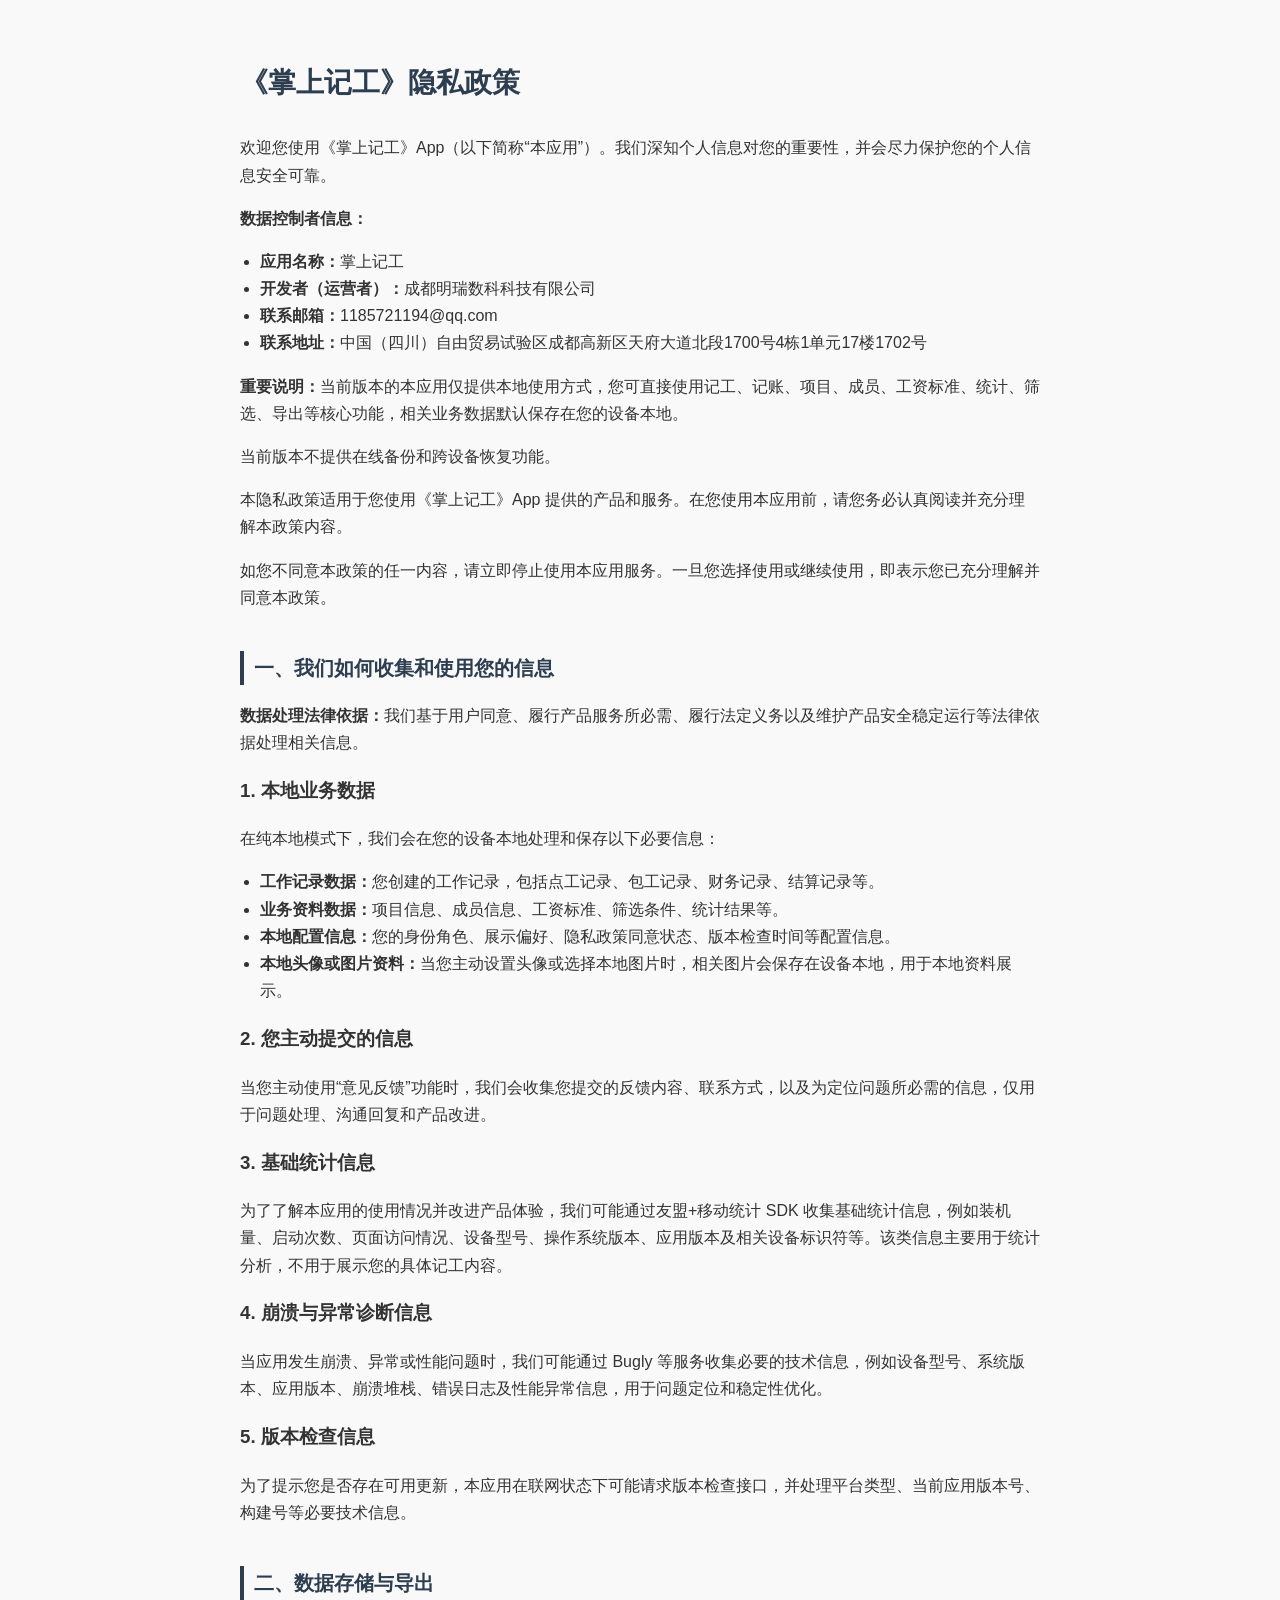
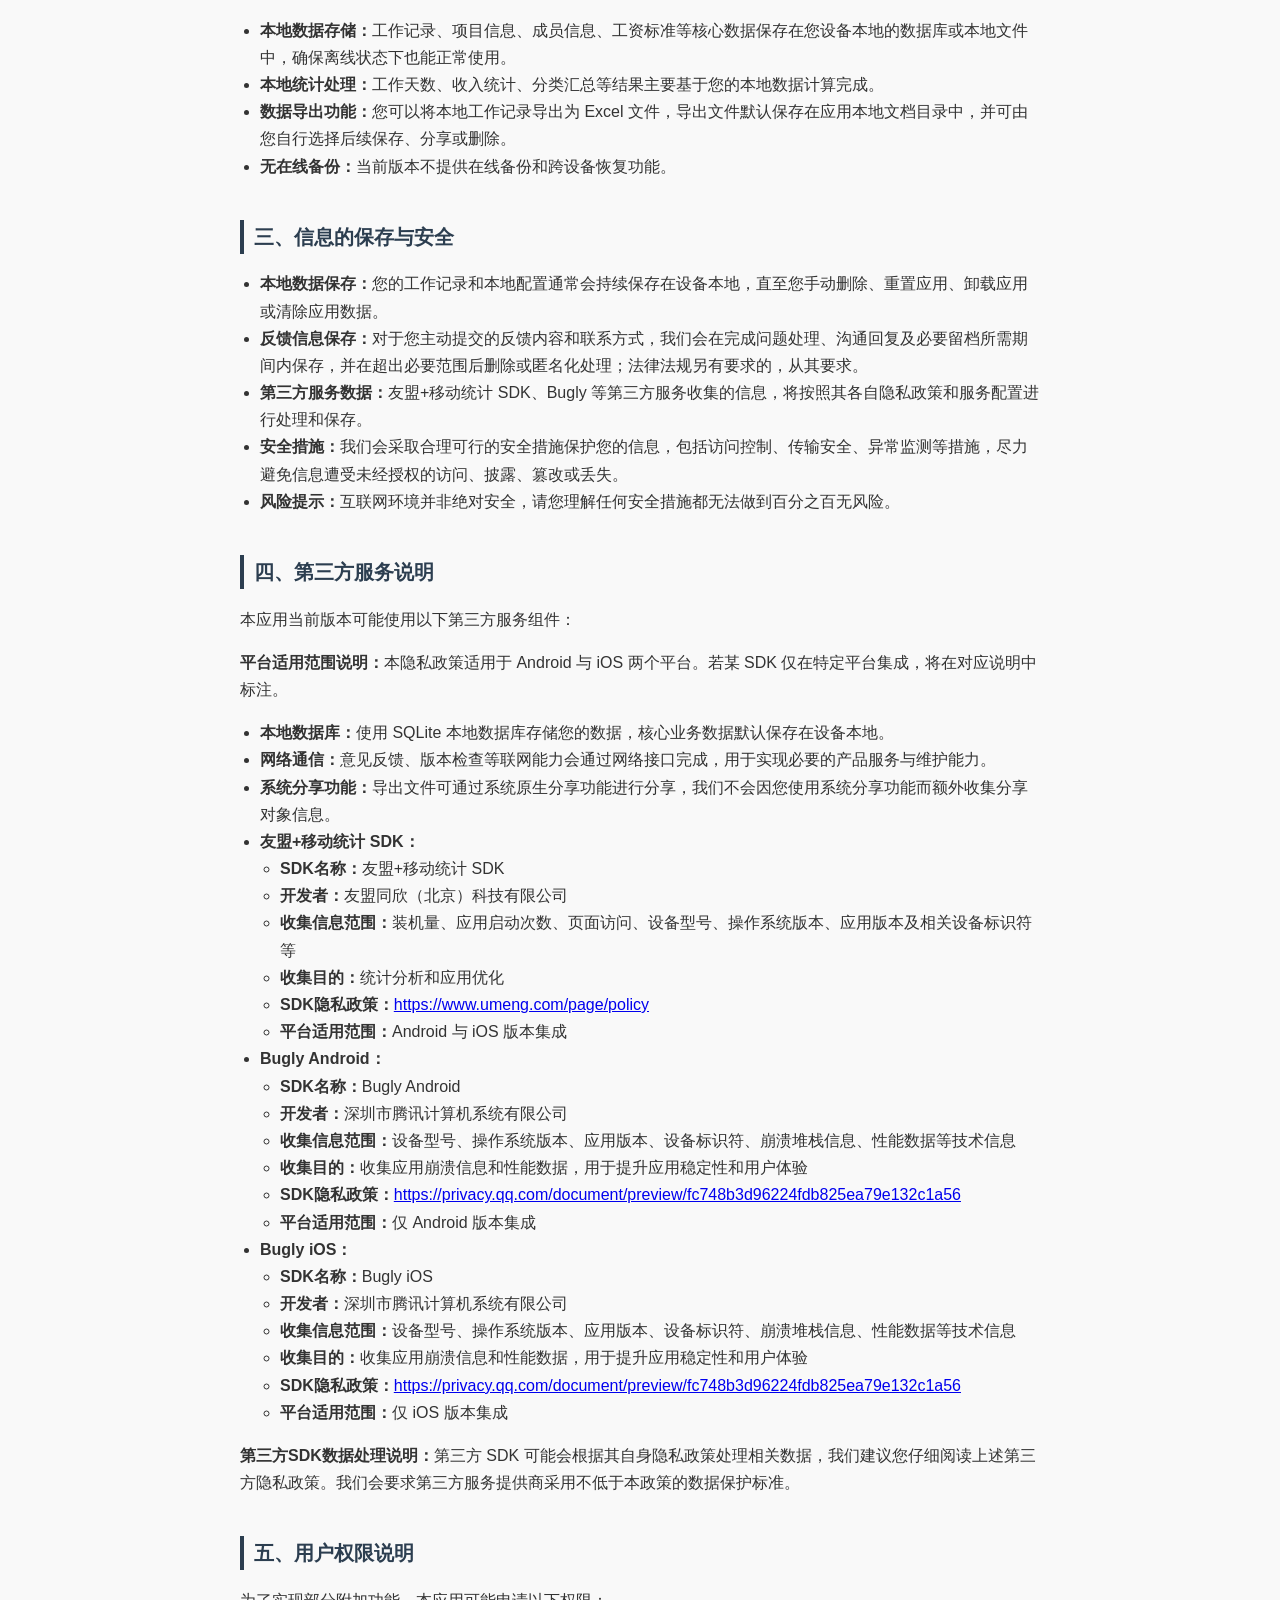
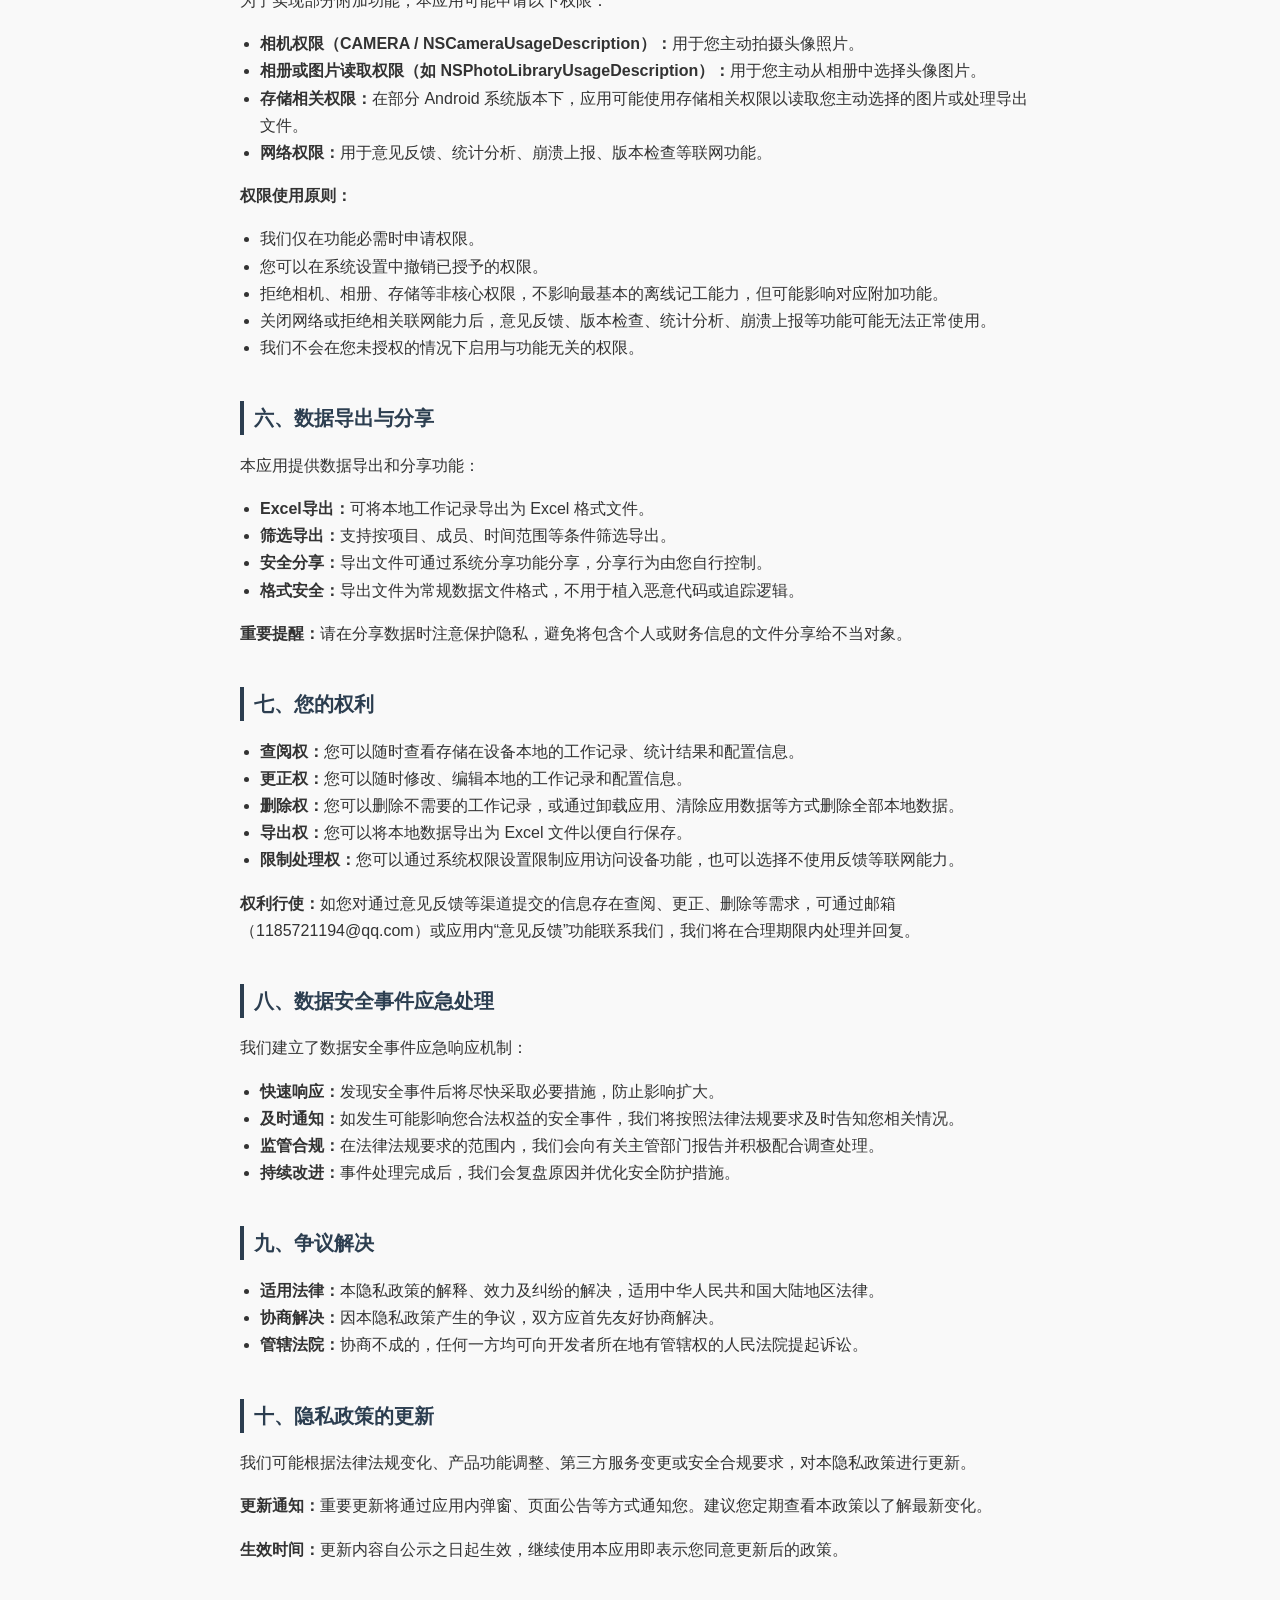
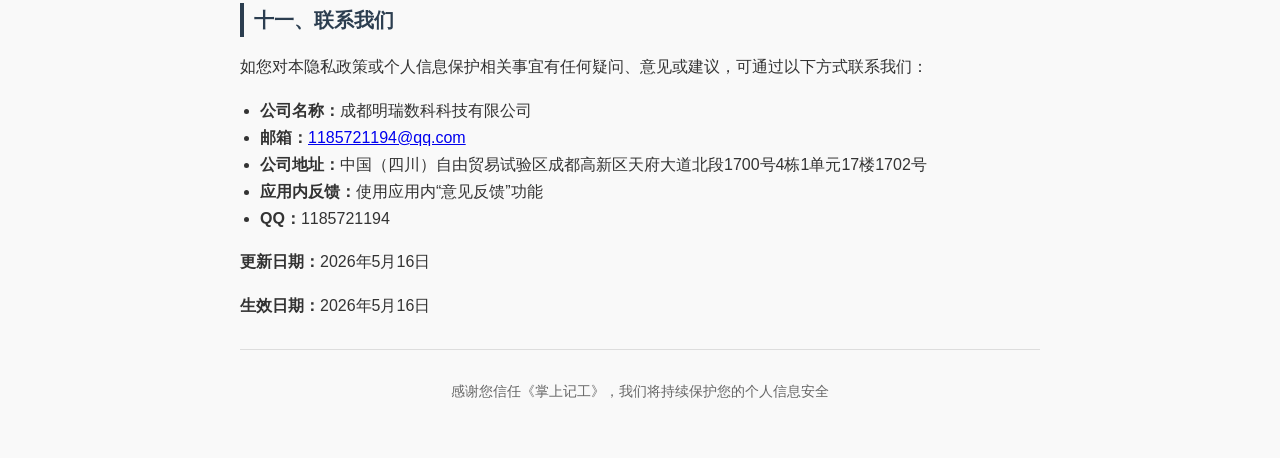
==== site/privacy.html @ 4dfc7b1b "Publish site Publish site" ====
<!DOCTYPE html>
<html lang="zh-CN">
<head>
  <meta charset="UTF-8" />
  <meta name="viewport" content="width=device-width, initial-scale=1.0" />
  <title>《掌上记工》隐私政策</title>
  <style>
    body {
      font-family: "Helvetica Neue", Arial, sans-serif;
      max-width: 800px;
      margin: 0 auto;
      padding: 40px 20px;
      line-height: 1.7;
      background-color: #f9f9f9;
      color: #333;
    }
    h1, h2 {
      color: #2c3e50;
    }
    h1 {
      font-size: 28px;
      margin-bottom: 1em;
    }
    h2 {
      font-size: 20px;
      margin-top: 2em;
      border-left: 4px solid #2c3e50;
      padding-left: 10px;
    }
    p, li {
      font-size: 16px;
    }
    ul {
      padding-left: 20px;
    }
  </style>
</head>
<body>
  <h1>《掌上记工》隐私政策</h1>

  <p>欢迎您使用《掌上记工》App（以下简称“本应用”）。我们深知个人信息对您的重要性，并会尽力保护您的个人信息安全可靠。</p>

  <p><strong>数据控制者信息：</strong></p>
  <ul>
    <li><strong>应用名称：</strong>掌上记工</li>
    <li><strong>开发者（运营者）：</strong>成都明瑞数科科技有限公司</li>
    <li><strong>联系邮箱：</strong>1185721194@qq.com</li>
    <li><strong>联系地址：</strong>中国（四川）自由贸易试验区成都高新区天府大道北段1700号4栋1单元17楼1702号</li>
  </ul>

  <p><strong>重要说明：</strong>当前版本的本应用仅提供本地使用方式，您可直接使用记工、记账、项目、成员、工资标准、统计、筛选、导出等核心功能，相关业务数据默认保存在您的设备本地。</p>
  <p>当前版本不提供在线备份和跨设备恢复功能。</p>
  <p>本隐私政策适用于您使用《掌上记工》App 提供的产品和服务。在您使用本应用前，请您务必认真阅读并充分理解本政策内容。</p>

  <p>如您不同意本政策的任一内容，请立即停止使用本应用服务。一旦您选择使用或继续使用，即表示您已充分理解并同意本政策。</p>

  <h2>一、我们如何收集和使用您的信息</h2>
  <p><strong>数据处理法律依据：</strong>我们基于用户同意、履行产品服务所必需、履行法定义务以及维护产品安全稳定运行等法律依据处理相关信息。</p>

  <h3>1. 本地业务数据</h3>
  <p>在纯本地模式下，我们会在您的设备本地处理和保存以下必要信息：</p>
  <ul>
    <li><strong>工作记录数据：</strong>您创建的工作记录，包括点工记录、包工记录、财务记录、结算记录等。</li>
    <li><strong>业务资料数据：</strong>项目信息、成员信息、工资标准、筛选条件、统计结果等。</li>
    <li><strong>本地配置信息：</strong>您的身份角色、展示偏好、隐私政策同意状态、版本检查时间等配置信息。</li>
    <li><strong>本地头像或图片资料：</strong>当您主动设置头像或选择本地图片时，相关图片会保存在设备本地，用于本地资料展示。</li>
  </ul>

  <h3>2. 您主动提交的信息</h3>
  <p>当您主动使用“意见反馈”功能时，我们会收集您提交的反馈内容、联系方式，以及为定位问题所必需的信息，仅用于问题处理、沟通回复和产品改进。</p>

  <h3>3. 基础统计信息</h3>
  <p>为了了解本应用的使用情况并改进产品体验，我们可能通过友盟+移动统计 SDK 收集基础统计信息，例如装机量、启动次数、页面访问情况、设备型号、操作系统版本、应用版本及相关设备标识符等。该类信息主要用于统计分析，不用于展示您的具体记工内容。</p>

  <h3>4. 崩溃与异常诊断信息</h3>
  <p>当应用发生崩溃、异常或性能问题时，我们可能通过 Bugly 等服务收集必要的技术信息，例如设备型号、系统版本、应用版本、崩溃堆栈、错误日志及性能异常信息，用于问题定位和稳定性优化。</p>

  <h3>5. 版本检查信息</h3>
  <p>为了提示您是否存在可用更新，本应用在联网状态下可能请求版本检查接口，并处理平台类型、当前应用版本号、构建号等必要技术信息。</p>

  <h2>二、数据存储与导出</h2>
  <ul>
    <li><strong>本地数据存储：</strong>工作记录、项目信息、成员信息、工资标准等核心数据保存在您设备本地的数据库或本地文件中，确保离线状态下也能正常使用。</li>
    <li><strong>本地统计处理：</strong>工作天数、收入统计、分类汇总等结果主要基于您的本地数据计算完成。</li>
    <li><strong>数据导出功能：</strong>您可以将本地工作记录导出为 Excel 文件，导出文件默认保存在应用本地文档目录中，并可由您自行选择后续保存、分享或删除。</li>
    <li><strong>无在线备份：</strong>当前版本不提供在线备份和跨设备恢复功能。</li>
  </ul>

  <h2>三、信息的保存与安全</h2>
  <ul>
    <li><strong>本地数据保存：</strong>您的工作记录和本地配置通常会持续保存在设备本地，直至您手动删除、重置应用、卸载应用或清除应用数据。</li>
    <li><strong>反馈信息保存：</strong>对于您主动提交的反馈内容和联系方式，我们会在完成问题处理、沟通回复及必要留档所需期间内保存，并在超出必要范围后删除或匿名化处理；法律法规另有要求的，从其要求。</li>
    <li><strong>第三方服务数据：</strong>友盟+移动统计 SDK、Bugly 等第三方服务收集的信息，将按照其各自隐私政策和服务配置进行处理和保存。</li>
    <li><strong>安全措施：</strong>我们会采取合理可行的安全措施保护您的信息，包括访问控制、传输安全、异常监测等措施，尽力避免信息遭受未经授权的访问、披露、篡改或丢失。</li>
    <li><strong>风险提示：</strong>互联网环境并非绝对安全，请您理解任何安全措施都无法做到百分之百无风险。</li>
  </ul>

  <h2>四、第三方服务说明</h2>
  <p>本应用当前版本可能使用以下第三方服务组件：</p>
  <p><strong>平台适用范围说明：</strong>本隐私政策适用于 Android 与 iOS 两个平台。若某 SDK 仅在特定平台集成，将在对应说明中标注。</p>
  <ul>
    <li><strong>本地数据库：</strong>使用 SQLite 本地数据库存储您的数据，核心业务数据默认保存在设备本地。</li>
    <li><strong>网络通信：</strong>意见反馈、版本检查等联网能力会通过网络接口完成，用于实现必要的产品服务与维护能力。</li>
    <li><strong>系统分享功能：</strong>导出文件可通过系统原生分享功能进行分享，我们不会因您使用系统分享功能而额外收集分享对象信息。</li>
    <li><strong>友盟+移动统计 SDK：</strong>
      <ul>
        <li><strong>SDK名称：</strong>友盟+移动统计 SDK</li>
        <li><strong>开发者：</strong>友盟同欣（北京）科技有限公司</li>
        <li><strong>收集信息范围：</strong>装机量、应用启动次数、页面访问、设备型号、操作系统版本、应用版本及相关设备标识符等</li>
        <li><strong>收集目的：</strong>统计分析和应用优化</li>
        <li><strong>SDK隐私政策：</strong><a href="https://www.umeng.com/page/policy" target="_blank" rel="noopener noreferrer">https://www.umeng.com/page/policy</a></li>
        <li><strong>平台适用范围：</strong>Android 与 iOS 版本集成</li>
      </ul>
    </li>
    <li><strong>Bugly Android：</strong>
      <ul>
        <li><strong>SDK名称：</strong>Bugly Android</li>
        <li><strong>开发者：</strong>深圳市腾讯计算机系统有限公司</li>
        <li><strong>收集信息范围：</strong>设备型号、操作系统版本、应用版本、设备标识符、崩溃堆栈信息、性能数据等技术信息</li>
        <li><strong>收集目的：</strong>收集应用崩溃信息和性能数据，用于提升应用稳定性和用户体验</li>
        <li><strong>SDK隐私政策：</strong><a href="https://privacy.qq.com/document/preview/fc748b3d96224fdb825ea79e132c1a56" target="_blank" rel="noopener noreferrer">https://privacy.qq.com/document/preview/fc748b3d96224fdb825ea79e132c1a56</a></li>
        <li><strong>平台适用范围：</strong>仅 Android 版本集成</li>
      </ul>
    </li>
    <li><strong>Bugly iOS：</strong>
      <ul>
        <li><strong>SDK名称：</strong>Bugly iOS</li>
        <li><strong>开发者：</strong>深圳市腾讯计算机系统有限公司</li>
        <li><strong>收集信息范围：</strong>设备型号、操作系统版本、应用版本、设备标识符、崩溃堆栈信息、性能数据等技术信息</li>
        <li><strong>收集目的：</strong>收集应用崩溃信息和性能数据，用于提升应用稳定性和用户体验</li>
        <li><strong>SDK隐私政策：</strong><a href="https://privacy.qq.com/document/preview/fc748b3d96224fdb825ea79e132c1a56" target="_blank" rel="noopener noreferrer">https://privacy.qq.com/document/preview/fc748b3d96224fdb825ea79e132c1a56</a></li>
        <li><strong>平台适用范围：</strong>仅 iOS 版本集成</li>
      </ul>
    </li>
  </ul>
  <p><strong>第三方SDK数据处理说明：</strong>第三方 SDK 可能会根据其自身隐私政策处理相关数据，我们建议您仔细阅读上述第三方隐私政策。我们会要求第三方服务提供商采用不低于本政策的数据保护标准。</p>

  <h2>五、用户权限说明</h2>
  <p>为了实现部分附加功能，本应用可能申请以下权限：</p>
  <ul>
    <li><strong>相机权限（CAMERA / NSCameraUsageDescription）：</strong>用于您主动拍摄头像照片。</li>
    <li><strong>相册或图片读取权限（如 NSPhotoLibraryUsageDescription）：</strong>用于您主动从相册中选择头像图片。</li>
    <li><strong>存储相关权限：</strong>在部分 Android 系统版本下，应用可能使用存储相关权限以读取您主动选择的图片或处理导出文件。</li>
    <li><strong>网络权限：</strong>用于意见反馈、统计分析、崩溃上报、版本检查等联网功能。</li>
  </ul>
  <p><strong>权限使用原则：</strong></p>
  <ul>
    <li>我们仅在功能必需时申请权限。</li>
    <li>您可以在系统设置中撤销已授予的权限。</li>
    <li>拒绝相机、相册、存储等非核心权限，不影响最基本的离线记工能力，但可能影响对应附加功能。</li>
    <li>关闭网络或拒绝相关联网能力后，意见反馈、版本检查、统计分析、崩溃上报等功能可能无法正常使用。</li>
    <li>我们不会在您未授权的情况下启用与功能无关的权限。</li>
  </ul>

  <h2>六、数据导出与分享</h2>
  <p>本应用提供数据导出和分享功能：</p>
  <ul>
    <li><strong>Excel导出：</strong>可将本地工作记录导出为 Excel 格式文件。</li>
    <li><strong>筛选导出：</strong>支持按项目、成员、时间范围等条件筛选导出。</li>
    <li><strong>安全分享：</strong>导出文件可通过系统分享功能分享，分享行为由您自行控制。</li>
    <li><strong>格式安全：</strong>导出文件为常规数据文件格式，不用于植入恶意代码或追踪逻辑。</li>
  </ul>
  <p><strong>重要提醒：</strong>请在分享数据时注意保护隐私，避免将包含个人或财务信息的文件分享给不当对象。</p>

  <h2>七、您的权利</h2>
  <ul>
    <li><strong>查阅权：</strong>您可以随时查看存储在设备本地的工作记录、统计结果和配置信息。</li>
    <li><strong>更正权：</strong>您可以随时修改、编辑本地的工作记录和配置信息。</li>
    <li><strong>删除权：</strong>您可以删除不需要的工作记录，或通过卸载应用、清除应用数据等方式删除全部本地数据。</li>
    <li><strong>导出权：</strong>您可以将本地数据导出为 Excel 文件以便自行保存。</li>
    <li><strong>限制处理权：</strong>您可以通过系统权限设置限制应用访问设备功能，也可以选择不使用反馈等联网能力。</li>
  </ul>
  <p><strong>权利行使：</strong>如您对通过意见反馈等渠道提交的信息存在查阅、更正、删除等需求，可通过邮箱（1185721194@qq.com）或应用内“意见反馈”功能联系我们，我们将在合理期限内处理并回复。</p>

  <h2>八、数据安全事件应急处理</h2>
  <p>我们建立了数据安全事件应急响应机制：</p>
  <ul>
    <li><strong>快速响应：</strong>发现安全事件后将尽快采取必要措施，防止影响扩大。</li>
    <li><strong>及时通知：</strong>如发生可能影响您合法权益的安全事件，我们将按照法律法规要求及时告知您相关情况。</li>
    <li><strong>监管合规：</strong>在法律法规要求的范围内，我们会向有关主管部门报告并积极配合调查处理。</li>
    <li><strong>持续改进：</strong>事件处理完成后，我们会复盘原因并优化安全防护措施。</li>
  </ul>

  <h2>九、争议解决</h2>
  <ul>
    <li><strong>适用法律：</strong>本隐私政策的解释、效力及纠纷的解决，适用中华人民共和国大陆地区法律。</li>
    <li><strong>协商解决：</strong>因本隐私政策产生的争议，双方应首先友好协商解决。</li>
    <li><strong>管辖法院：</strong>协商不成的，任何一方均可向开发者所在地有管辖权的人民法院提起诉讼。</li>
  </ul>

  <h2>十、隐私政策的更新</h2>
  <p>我们可能根据法律法规变化、产品功能调整、第三方服务变更或安全合规要求，对本隐私政策进行更新。</p>
  <p><strong>更新通知：</strong>重要更新将通过应用内弹窗、页面公告等方式通知您。建议您定期查看本政策以了解最新变化。</p>
  <p><strong>生效时间：</strong>更新内容自公示之日起生效，继续使用本应用即表示您同意更新后的政策。</p>

  <h2>十一、联系我们</h2>
  <p>如您对本隐私政策或个人信息保护相关事宜有任何疑问、意见或建议，可通过以下方式联系我们：</p>
  <ul>
    <li><strong>公司名称：</strong>成都明瑞数科科技有限公司</li>
    <li><strong>邮箱：</strong><a href="mailto:1185721194@qq.com">1185721194@qq.com</a></li>
    <li><strong>公司地址：</strong>中国（四川）自由贸易试验区成都高新区天府大道北段1700号4栋1单元17楼1702号</li>
    <li><strong>应用内反馈：</strong>使用应用内“意见反馈”功能</li>
    <li><strong>QQ：</strong>1185721194</li>
  </ul>

  <p><strong>更新日期：</strong>2026年5月16日</p>
  <p><strong>生效日期：</strong>2026年5月16日</p>

  <hr style="margin: 30px 0; border: none; border-top: 1px solid #ddd;">
  <p style="text-align: center; color: #666; font-size: 14px;">感谢您信任《掌上记工》，我们将持续保护您的个人信息安全</p>
</body>
</html>
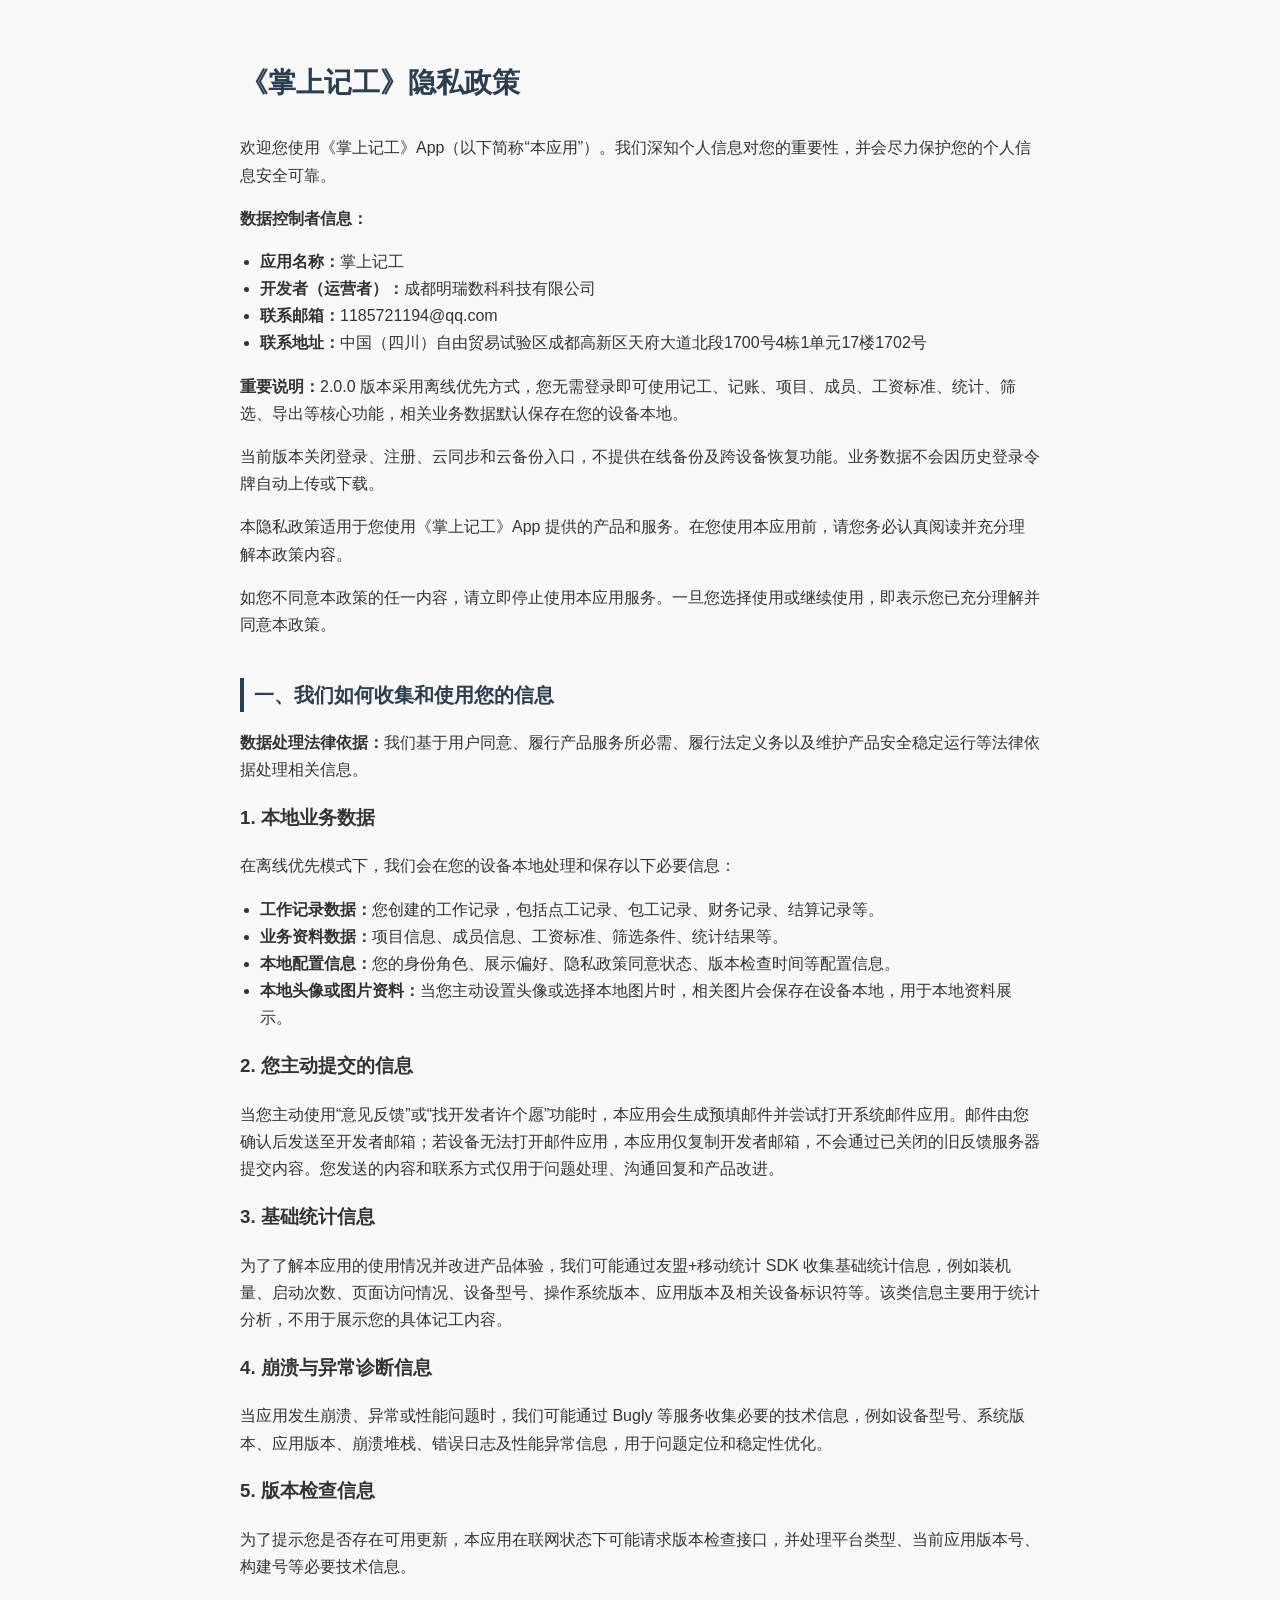
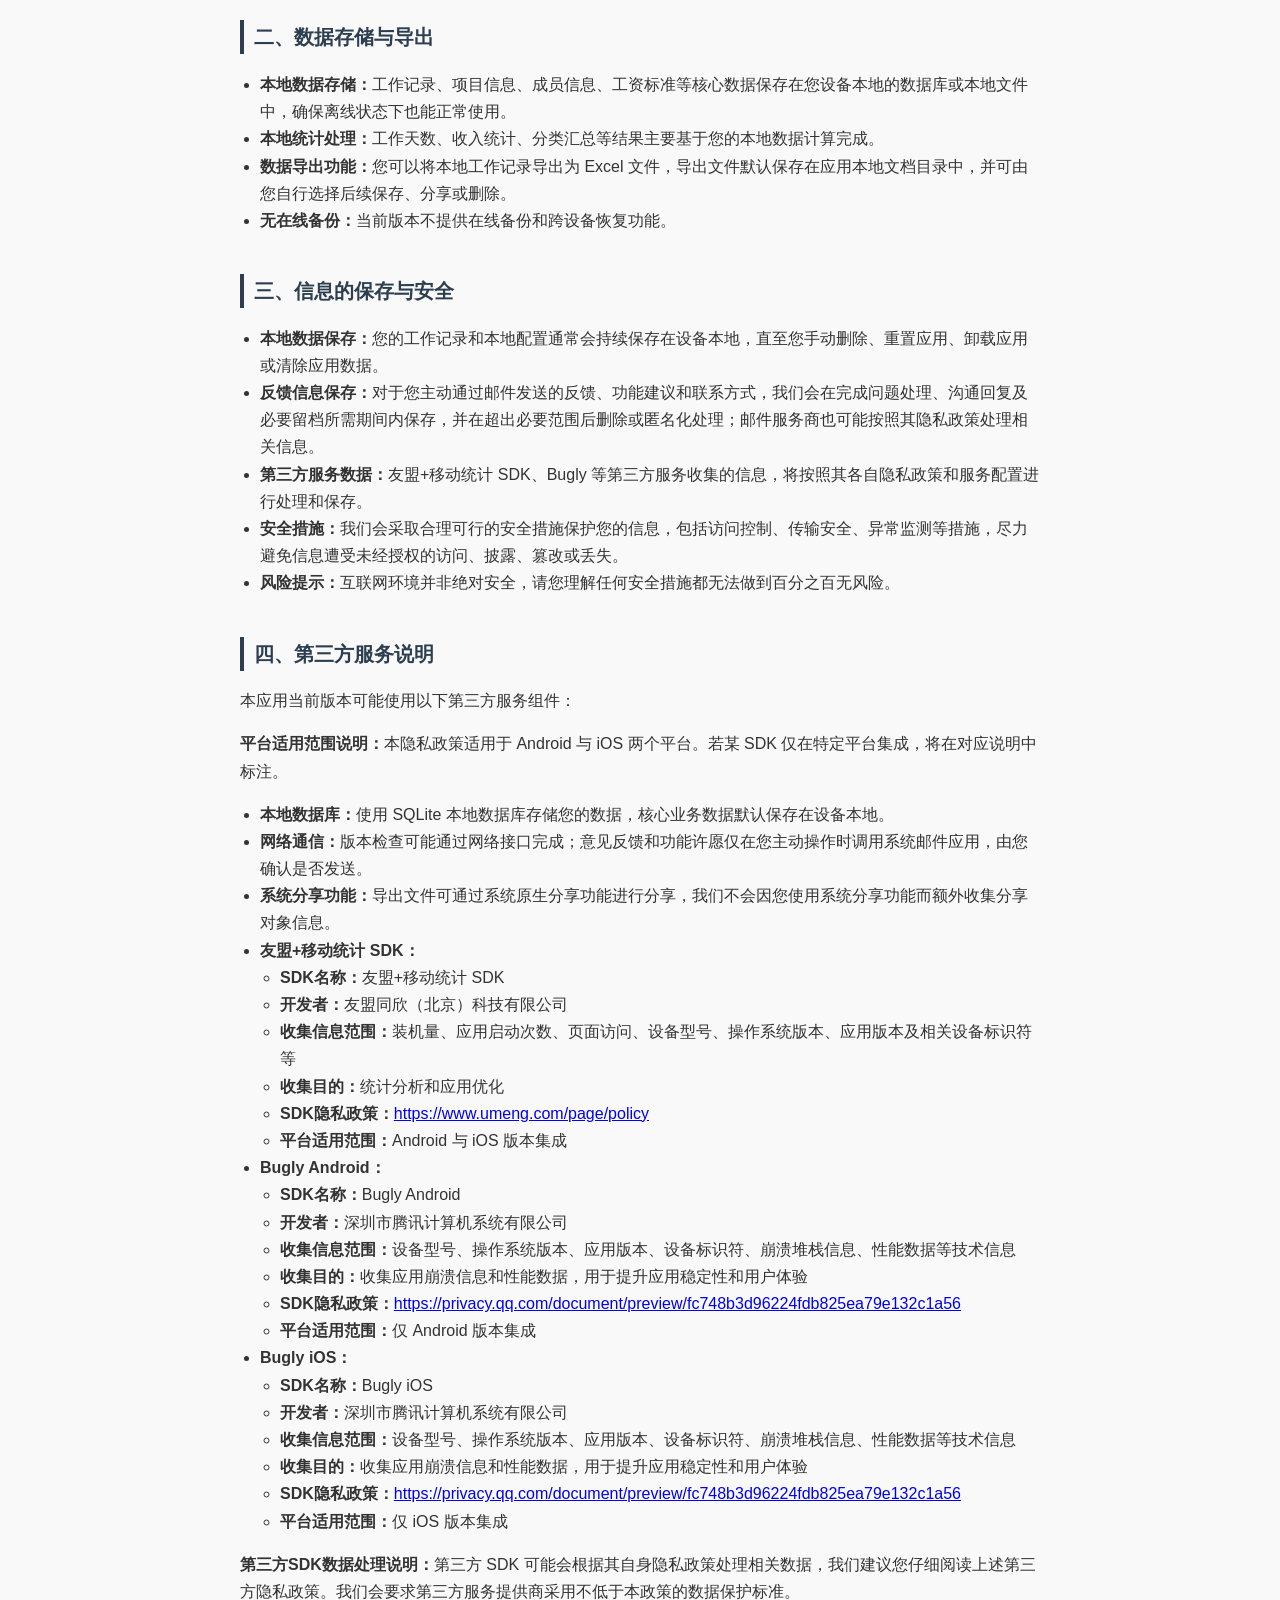
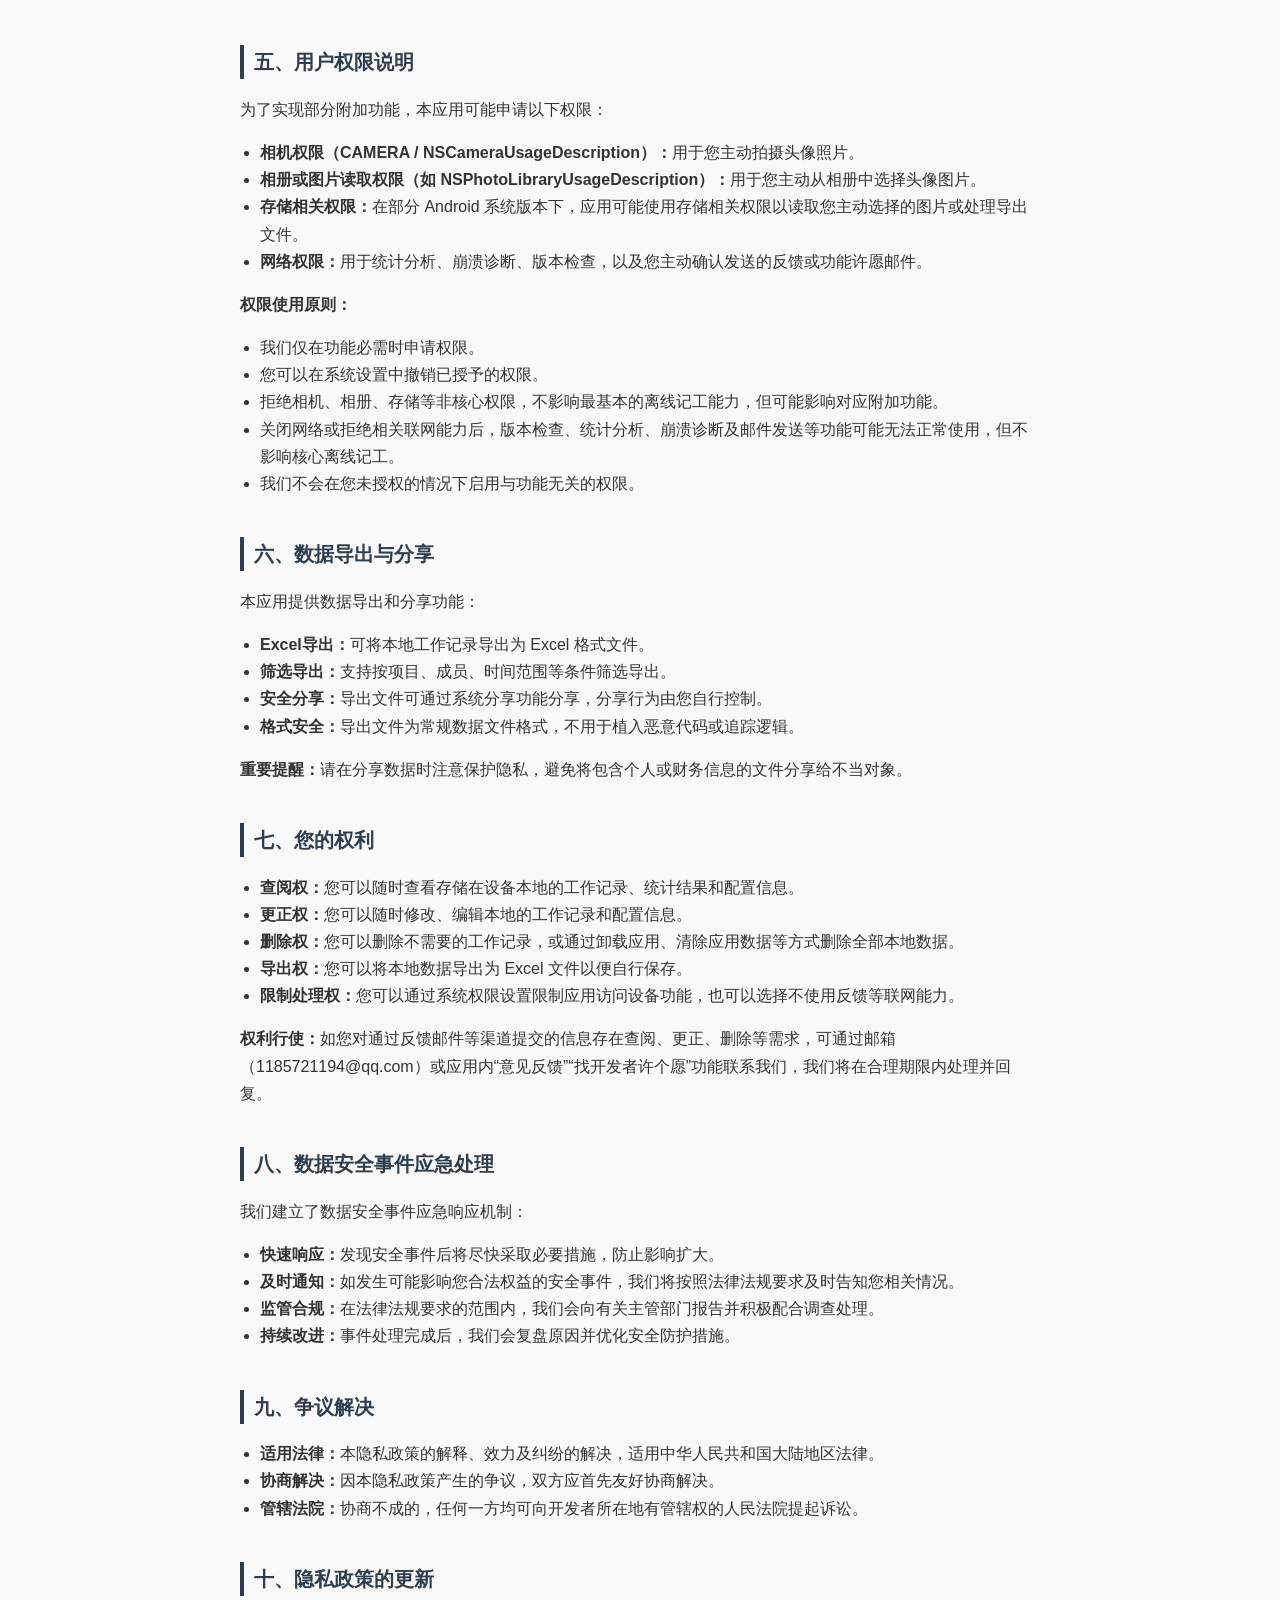
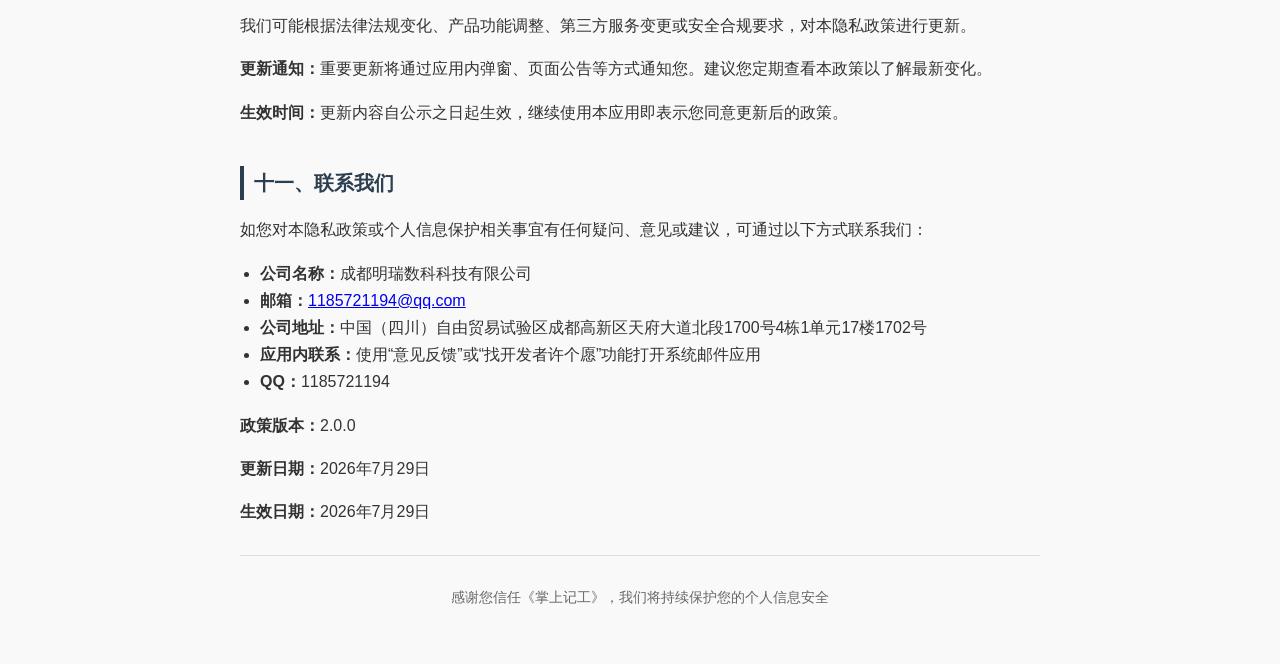
==== commit 0c374ca0: "更新掌上记工 2.0 隐私政策" ====
--- a/site/privacy.html
+++ b/site/privacy.html
@@ -48,8 +48,8 @@
     <li><strong>联系地址：</strong>中国（四川）自由贸易试验区成都高新区天府大道北段1700号4栋1单元17楼1702号</li>
   </ul>
 
-  <p><strong>重要说明：</strong>当前版本的本应用仅提供本地使用方式，您可直接使用记工、记账、项目、成员、工资标准、统计、筛选、导出等核心功能，相关业务数据默认保存在您的设备本地。</p>
-  <p>当前版本不提供在线备份和跨设备恢复功能。</p>
+  <p><strong>重要说明：</strong>2.0.0 版本采用离线优先方式，您无需登录即可使用记工、记账、项目、成员、工资标准、统计、筛选、导出等核心功能，相关业务数据默认保存在您的设备本地。</p>
+  <p>当前版本关闭登录、注册、云同步和云备份入口，不提供在线备份及跨设备恢复功能。业务数据不会因历史登录令牌自动上传或下载。</p>
   <p>本隐私政策适用于您使用《掌上记工》App 提供的产品和服务。在您使用本应用前，请您务必认真阅读并充分理解本政策内容。</p>
 
   <p>如您不同意本政策的任一内容，请立即停止使用本应用服务。一旦您选择使用或继续使用，即表示您已充分理解并同意本政策。</p>
@@ -58,7 +58,7 @@
   <p><strong>数据处理法律依据：</strong>我们基于用户同意、履行产品服务所必需、履行法定义务以及维护产品安全稳定运行等法律依据处理相关信息。</p>
 
   <h3>1. 本地业务数据</h3>
-  <p>在纯本地模式下，我们会在您的设备本地处理和保存以下必要信息：</p>
+  <p>在离线优先模式下，我们会在您的设备本地处理和保存以下必要信息：</p>
   <ul>
     <li><strong>工作记录数据：</strong>您创建的工作记录，包括点工记录、包工记录、财务记录、结算记录等。</li>
     <li><strong>业务资料数据：</strong>项目信息、成员信息、工资标准、筛选条件、统计结果等。</li>
@@ -67,7 +67,7 @@
   </ul>
 
   <h3>2. 您主动提交的信息</h3>
-  <p>当您主动使用“意见反馈”功能时，我们会收集您提交的反馈内容、联系方式，以及为定位问题所必需的信息，仅用于问题处理、沟通回复和产品改进。</p>
+  <p>当您主动使用“意见反馈”或“找开发者许个愿”功能时，本应用会生成预填邮件并尝试打开系统邮件应用。邮件由您确认后发送至开发者邮箱；若设备无法打开邮件应用，本应用仅复制开发者邮箱，不会通过已关闭的旧反馈服务器提交内容。您发送的内容和联系方式仅用于问题处理、沟通回复和产品改进。</p>
 
   <h3>3. 基础统计信息</h3>
   <p>为了了解本应用的使用情况并改进产品体验，我们可能通过友盟+移动统计 SDK 收集基础统计信息，例如装机量、启动次数、页面访问情况、设备型号、操作系统版本、应用版本及相关设备标识符等。该类信息主要用于统计分析，不用于展示您的具体记工内容。</p>
@@ -89,7 +89,7 @@
   <h2>三、信息的保存与安全</h2>
   <ul>
     <li><strong>本地数据保存：</strong>您的工作记录和本地配置通常会持续保存在设备本地，直至您手动删除、重置应用、卸载应用或清除应用数据。</li>
-    <li><strong>反馈信息保存：</strong>对于您主动提交的反馈内容和联系方式，我们会在完成问题处理、沟通回复及必要留档所需期间内保存，并在超出必要范围后删除或匿名化处理；法律法规另有要求的，从其要求。</li>
+    <li><strong>反馈信息保存：</strong>对于您主动通过邮件发送的反馈、功能建议和联系方式，我们会在完成问题处理、沟通回复及必要留档所需期间内保存，并在超出必要范围后删除或匿名化处理；邮件服务商也可能按照其隐私政策处理相关信息。</li>
     <li><strong>第三方服务数据：</strong>友盟+移动统计 SDK、Bugly 等第三方服务收集的信息，将按照其各自隐私政策和服务配置进行处理和保存。</li>
     <li><strong>安全措施：</strong>我们会采取合理可行的安全措施保护您的信息，包括访问控制、传输安全、异常监测等措施，尽力避免信息遭受未经授权的访问、披露、篡改或丢失。</li>
     <li><strong>风险提示：</strong>互联网环境并非绝对安全，请您理解任何安全措施都无法做到百分之百无风险。</li>
@@ -100,7 +100,7 @@
   <p><strong>平台适用范围说明：</strong>本隐私政策适用于 Android 与 iOS 两个平台。若某 SDK 仅在特定平台集成，将在对应说明中标注。</p>
   <ul>
     <li><strong>本地数据库：</strong>使用 SQLite 本地数据库存储您的数据，核心业务数据默认保存在设备本地。</li>
-    <li><strong>网络通信：</strong>意见反馈、版本检查等联网能力会通过网络接口完成，用于实现必要的产品服务与维护能力。</li>
+    <li><strong>网络通信：</strong>版本检查可能通过网络接口完成；意见反馈和功能许愿仅在您主动操作时调用系统邮件应用，由您确认是否发送。</li>
     <li><strong>系统分享功能：</strong>导出文件可通过系统原生分享功能进行分享，我们不会因您使用系统分享功能而额外收集分享对象信息。</li>
     <li><strong>友盟+移动统计 SDK：</strong>
       <ul>
@@ -141,14 +141,14 @@
     <li><strong>相机权限（CAMERA / NSCameraUsageDescription）：</strong>用于您主动拍摄头像照片。</li>
     <li><strong>相册或图片读取权限（如 NSPhotoLibraryUsageDescription）：</strong>用于您主动从相册中选择头像图片。</li>
     <li><strong>存储相关权限：</strong>在部分 Android 系统版本下，应用可能使用存储相关权限以读取您主动选择的图片或处理导出文件。</li>
-    <li><strong>网络权限：</strong>用于意见反馈、统计分析、崩溃上报、版本检查等联网功能。</li>
+    <li><strong>网络权限：</strong>用于统计分析、崩溃诊断、版本检查，以及您主动确认发送的反馈或功能许愿邮件。</li>
   </ul>
   <p><strong>权限使用原则：</strong></p>
   <ul>
     <li>我们仅在功能必需时申请权限。</li>
     <li>您可以在系统设置中撤销已授予的权限。</li>
     <li>拒绝相机、相册、存储等非核心权限，不影响最基本的离线记工能力，但可能影响对应附加功能。</li>
-    <li>关闭网络或拒绝相关联网能力后，意见反馈、版本检查、统计分析、崩溃上报等功能可能无法正常使用。</li>
+    <li>关闭网络或拒绝相关联网能力后，版本检查、统计分析、崩溃诊断及邮件发送等功能可能无法正常使用，但不影响核心离线记工。</li>
     <li>我们不会在您未授权的情况下启用与功能无关的权限。</li>
   </ul>
 
@@ -170,7 +170,7 @@
     <li><strong>导出权：</strong>您可以将本地数据导出为 Excel 文件以便自行保存。</li>
     <li><strong>限制处理权：</strong>您可以通过系统权限设置限制应用访问设备功能，也可以选择不使用反馈等联网能力。</li>
   </ul>
-  <p><strong>权利行使：</strong>如您对通过意见反馈等渠道提交的信息存在查阅、更正、删除等需求，可通过邮箱（1185721194@qq.com）或应用内“意见反馈”功能联系我们，我们将在合理期限内处理并回复。</p>
+  <p><strong>权利行使：</strong>如您对通过反馈邮件等渠道提交的信息存在查阅、更正、删除等需求，可通过邮箱（1185721194@qq.com）或应用内“意见反馈”“找开发者许个愿”功能联系我们，我们将在合理期限内处理并回复。</p>
 
   <h2>八、数据安全事件应急处理</h2>
   <p>我们建立了数据安全事件应急响应机制：</p>
@@ -199,12 +199,13 @@
     <li><strong>公司名称：</strong>成都明瑞数科科技有限公司</li>
     <li><strong>邮箱：</strong><a href="mailto:1185721194@qq.com">1185721194@qq.com</a></li>
     <li><strong>公司地址：</strong>中国（四川）自由贸易试验区成都高新区天府大道北段1700号4栋1单元17楼1702号</li>
-    <li><strong>应用内反馈：</strong>使用应用内“意见反馈”功能</li>
+    <li><strong>应用内联系：</strong>使用“意见反馈”或“找开发者许个愿”功能打开系统邮件应用</li>
     <li><strong>QQ：</strong>1185721194</li>
   </ul>
 
-  <p><strong>更新日期：</strong>2026年5月16日</p>
-  <p><strong>生效日期：</strong>2026年5月16日</p>
+  <p><strong>政策版本：</strong>2.0.0</p>
+  <p><strong>更新日期：</strong>2026年7月29日</p>
+  <p><strong>生效日期：</strong>2026年7月29日</p>
 
   <hr style="margin: 30px 0; border: none; border-top: 1px solid #ddd;">
   <p style="text-align: center; color: #666; font-size: 14px;">感谢您信任《掌上记工》，我们将持续保护您的个人信息安全</p>
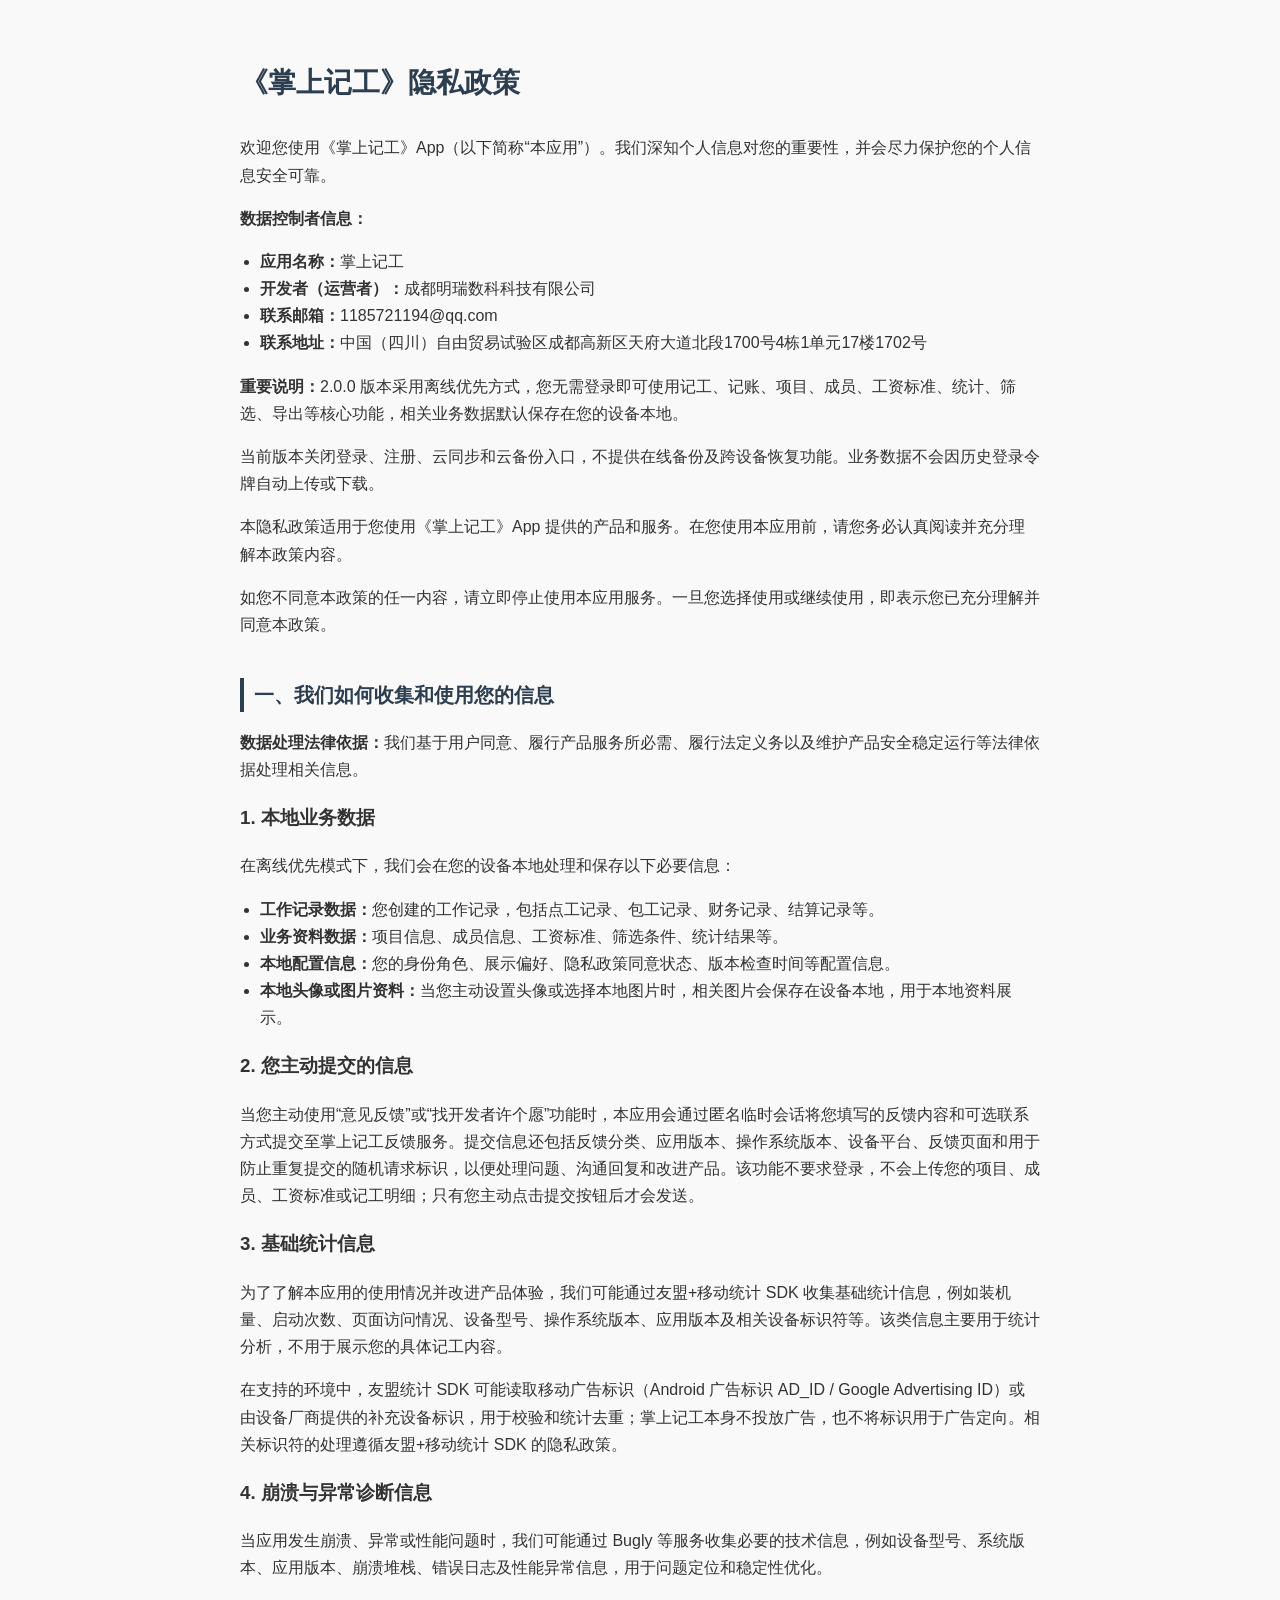
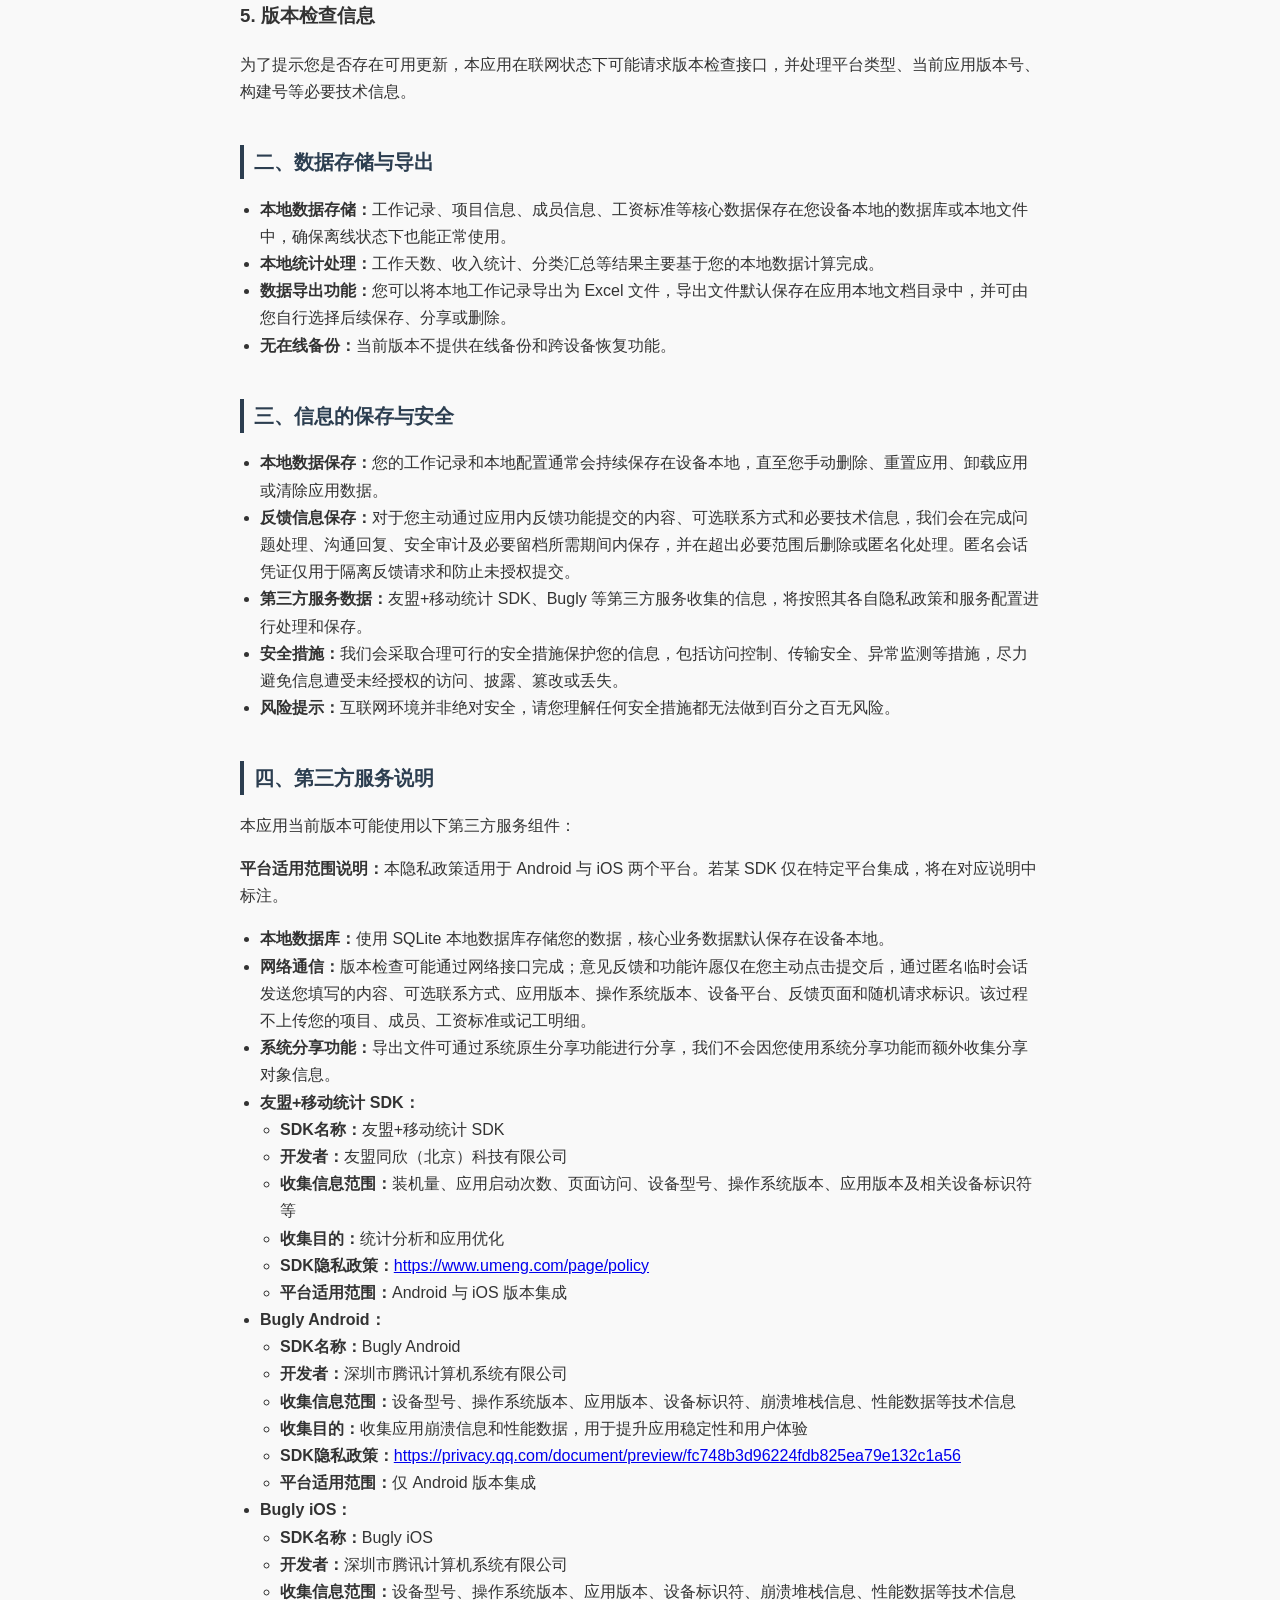
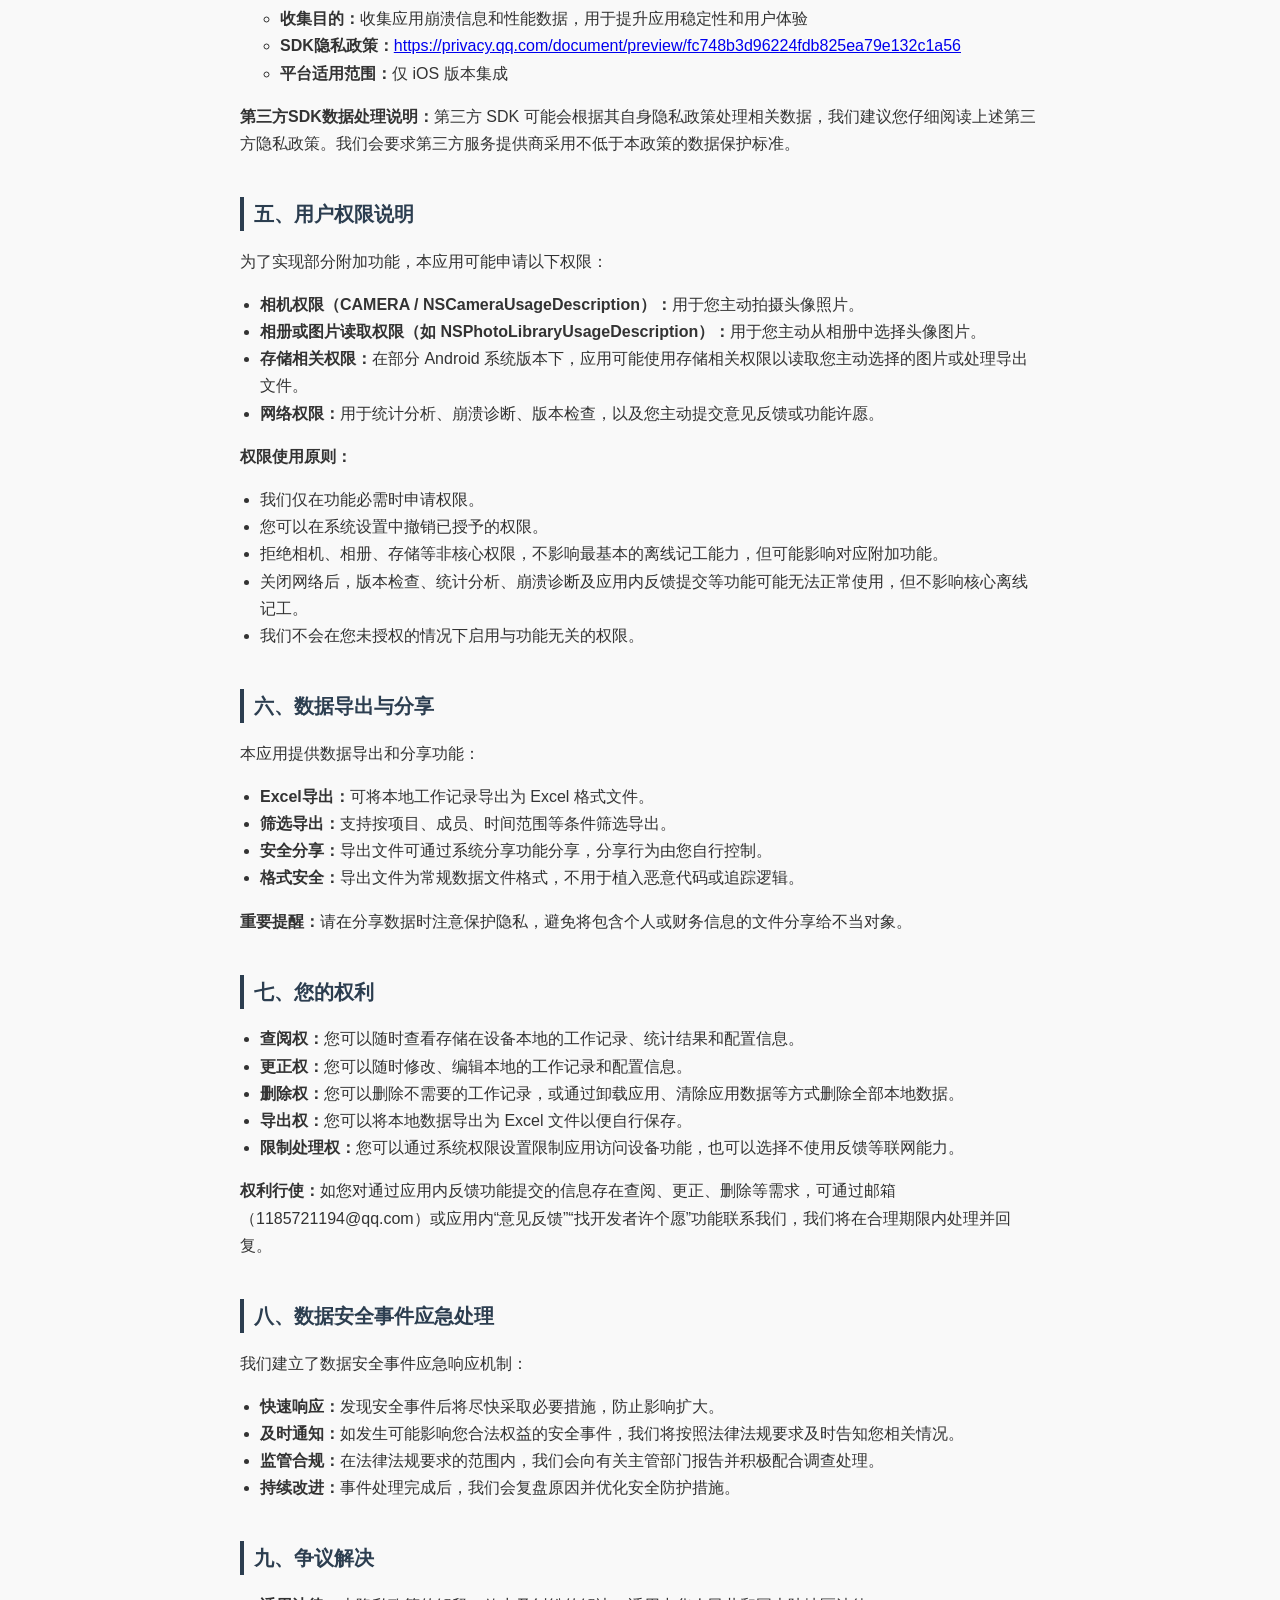
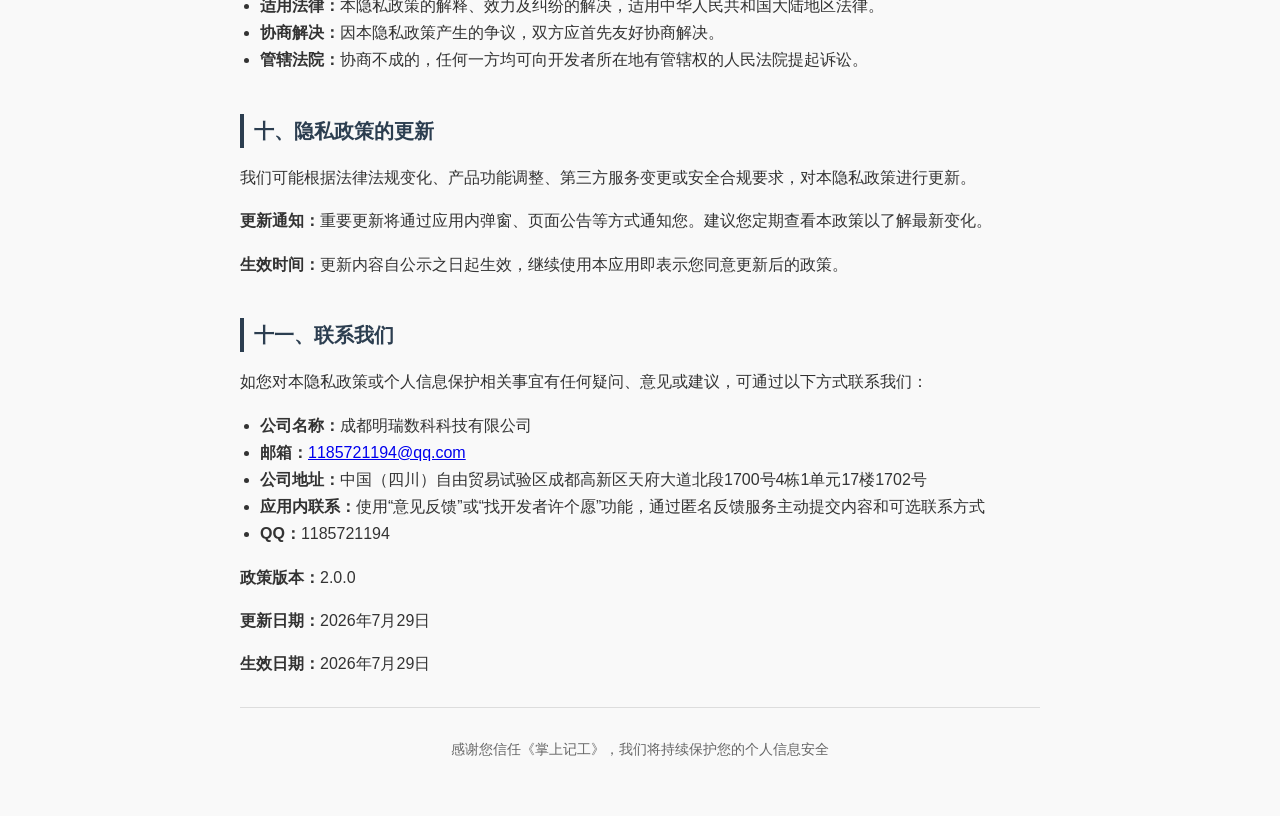
==== commit bebbf30a: "docs(privacy): align public privacy policy with app 2.0.0 feedback API Update the public privacy pol" ====
--- a/site/privacy.html
+++ b/site/privacy.html
@@ -67,10 +67,11 @@
   </ul>
 
   <h3>2. 您主动提交的信息</h3>
-  <p>当您主动使用“意见反馈”或“找开发者许个愿”功能时，本应用会生成预填邮件并尝试打开系统邮件应用。邮件由您确认后发送至开发者邮箱；若设备无法打开邮件应用，本应用仅复制开发者邮箱，不会通过已关闭的旧反馈服务器提交内容。您发送的内容和联系方式仅用于问题处理、沟通回复和产品改进。</p>
+  <p>当您主动使用“意见反馈”或“找开发者许个愿”功能时，本应用会通过匿名临时会话将您填写的反馈内容和可选联系方式提交至掌上记工反馈服务。提交信息还包括反馈分类、应用版本、操作系统版本、设备平台、反馈页面和用于防止重复提交的随机请求标识，以便处理问题、沟通回复和改进产品。该功能不要求登录，不会上传您的项目、成员、工资标准或记工明细；只有您主动点击提交按钮后才会发送。</p>
 
   <h3>3. 基础统计信息</h3>
   <p>为了了解本应用的使用情况并改进产品体验，我们可能通过友盟+移动统计 SDK 收集基础统计信息，例如装机量、启动次数、页面访问情况、设备型号、操作系统版本、应用版本及相关设备标识符等。该类信息主要用于统计分析，不用于展示您的具体记工内容。</p>
+  <p>在支持的环境中，友盟统计 SDK 可能读取移动广告标识（Android 广告标识 AD_ID / Google Advertising ID）或由设备厂商提供的补充设备标识，用于校验和统计去重；掌上记工本身不投放广告，也不将标识用于广告定向。相关标识符的处理遵循友盟+移动统计 SDK 的隐私政策。</p>
 
   <h3>4. 崩溃与异常诊断信息</h3>
   <p>当应用发生崩溃、异常或性能问题时，我们可能通过 Bugly 等服务收集必要的技术信息，例如设备型号、系统版本、应用版本、崩溃堆栈、错误日志及性能异常信息，用于问题定位和稳定性优化。</p>
@@ -89,7 +90,7 @@
   <h2>三、信息的保存与安全</h2>
   <ul>
     <li><strong>本地数据保存：</strong>您的工作记录和本地配置通常会持续保存在设备本地，直至您手动删除、重置应用、卸载应用或清除应用数据。</li>
-    <li><strong>反馈信息保存：</strong>对于您主动通过邮件发送的反馈、功能建议和联系方式，我们会在完成问题处理、沟通回复及必要留档所需期间内保存，并在超出必要范围后删除或匿名化处理；邮件服务商也可能按照其隐私政策处理相关信息。</li>
+    <li><strong>反馈信息保存：</strong>对于您主动通过应用内反馈功能提交的内容、可选联系方式和必要技术信息，我们会在完成问题处理、沟通回复、安全审计及必要留档所需期间内保存，并在超出必要范围后删除或匿名化处理。匿名会话凭证仅用于隔离反馈请求和防止未授权提交。</li>
     <li><strong>第三方服务数据：</strong>友盟+移动统计 SDK、Bugly 等第三方服务收集的信息，将按照其各自隐私政策和服务配置进行处理和保存。</li>
     <li><strong>安全措施：</strong>我们会采取合理可行的安全措施保护您的信息，包括访问控制、传输安全、异常监测等措施，尽力避免信息遭受未经授权的访问、披露、篡改或丢失。</li>
     <li><strong>风险提示：</strong>互联网环境并非绝对安全，请您理解任何安全措施都无法做到百分之百无风险。</li>
@@ -100,7 +101,7 @@
   <p><strong>平台适用范围说明：</strong>本隐私政策适用于 Android 与 iOS 两个平台。若某 SDK 仅在特定平台集成，将在对应说明中标注。</p>
   <ul>
     <li><strong>本地数据库：</strong>使用 SQLite 本地数据库存储您的数据，核心业务数据默认保存在设备本地。</li>
-    <li><strong>网络通信：</strong>版本检查可能通过网络接口完成；意见反馈和功能许愿仅在您主动操作时调用系统邮件应用，由您确认是否发送。</li>
+    <li><strong>网络通信：</strong>版本检查可能通过网络接口完成；意见反馈和功能许愿仅在您主动点击提交后，通过匿名临时会话发送您填写的内容、可选联系方式、应用版本、操作系统版本、设备平台、反馈页面和随机请求标识。该过程不上传您的项目、成员、工资标准或记工明细。</li>
     <li><strong>系统分享功能：</strong>导出文件可通过系统原生分享功能进行分享，我们不会因您使用系统分享功能而额外收集分享对象信息。</li>
     <li><strong>友盟+移动统计 SDK：</strong>
       <ul>
@@ -141,14 +142,14 @@
     <li><strong>相机权限（CAMERA / NSCameraUsageDescription）：</strong>用于您主动拍摄头像照片。</li>
     <li><strong>相册或图片读取权限（如 NSPhotoLibraryUsageDescription）：</strong>用于您主动从相册中选择头像图片。</li>
     <li><strong>存储相关权限：</strong>在部分 Android 系统版本下，应用可能使用存储相关权限以读取您主动选择的图片或处理导出文件。</li>
-    <li><strong>网络权限：</strong>用于统计分析、崩溃诊断、版本检查，以及您主动确认发送的反馈或功能许愿邮件。</li>
+    <li><strong>网络权限：</strong>用于统计分析、崩溃诊断、版本检查，以及您主动提交意见反馈或功能许愿。</li>
   </ul>
   <p><strong>权限使用原则：</strong></p>
   <ul>
     <li>我们仅在功能必需时申请权限。</li>
     <li>您可以在系统设置中撤销已授予的权限。</li>
     <li>拒绝相机、相册、存储等非核心权限，不影响最基本的离线记工能力，但可能影响对应附加功能。</li>
-    <li>关闭网络或拒绝相关联网能力后，版本检查、统计分析、崩溃诊断及邮件发送等功能可能无法正常使用，但不影响核心离线记工。</li>
+    <li>关闭网络后，版本检查、统计分析、崩溃诊断及应用内反馈提交等功能可能无法正常使用，但不影响核心离线记工。</li>
     <li>我们不会在您未授权的情况下启用与功能无关的权限。</li>
   </ul>
 
@@ -170,7 +171,7 @@
     <li><strong>导出权：</strong>您可以将本地数据导出为 Excel 文件以便自行保存。</li>
     <li><strong>限制处理权：</strong>您可以通过系统权限设置限制应用访问设备功能，也可以选择不使用反馈等联网能力。</li>
   </ul>
-  <p><strong>权利行使：</strong>如您对通过反馈邮件等渠道提交的信息存在查阅、更正、删除等需求，可通过邮箱（1185721194@qq.com）或应用内“意见反馈”“找开发者许个愿”功能联系我们，我们将在合理期限内处理并回复。</p>
+  <p><strong>权利行使：</strong>如您对通过应用内反馈功能提交的信息存在查阅、更正、删除等需求，可通过邮箱（1185721194@qq.com）或应用内“意见反馈”“找开发者许个愿”功能联系我们，我们将在合理期限内处理并回复。</p>
 
   <h2>八、数据安全事件应急处理</h2>
   <p>我们建立了数据安全事件应急响应机制：</p>
@@ -199,7 +200,7 @@
     <li><strong>公司名称：</strong>成都明瑞数科科技有限公司</li>
     <li><strong>邮箱：</strong><a href="mailto:1185721194@qq.com">1185721194@qq.com</a></li>
     <li><strong>公司地址：</strong>中国（四川）自由贸易试验区成都高新区天府大道北段1700号4栋1单元17楼1702号</li>
-    <li><strong>应用内联系：</strong>使用“意见反馈”或“找开发者许个愿”功能打开系统邮件应用</li>
+    <li><strong>应用内联系：</strong>使用“意见反馈”或“找开发者许个愿”功能，通过匿名反馈服务主动提交内容和可选联系方式</li>
     <li><strong>QQ：</strong>1185721194</li>
   </ul>
 
